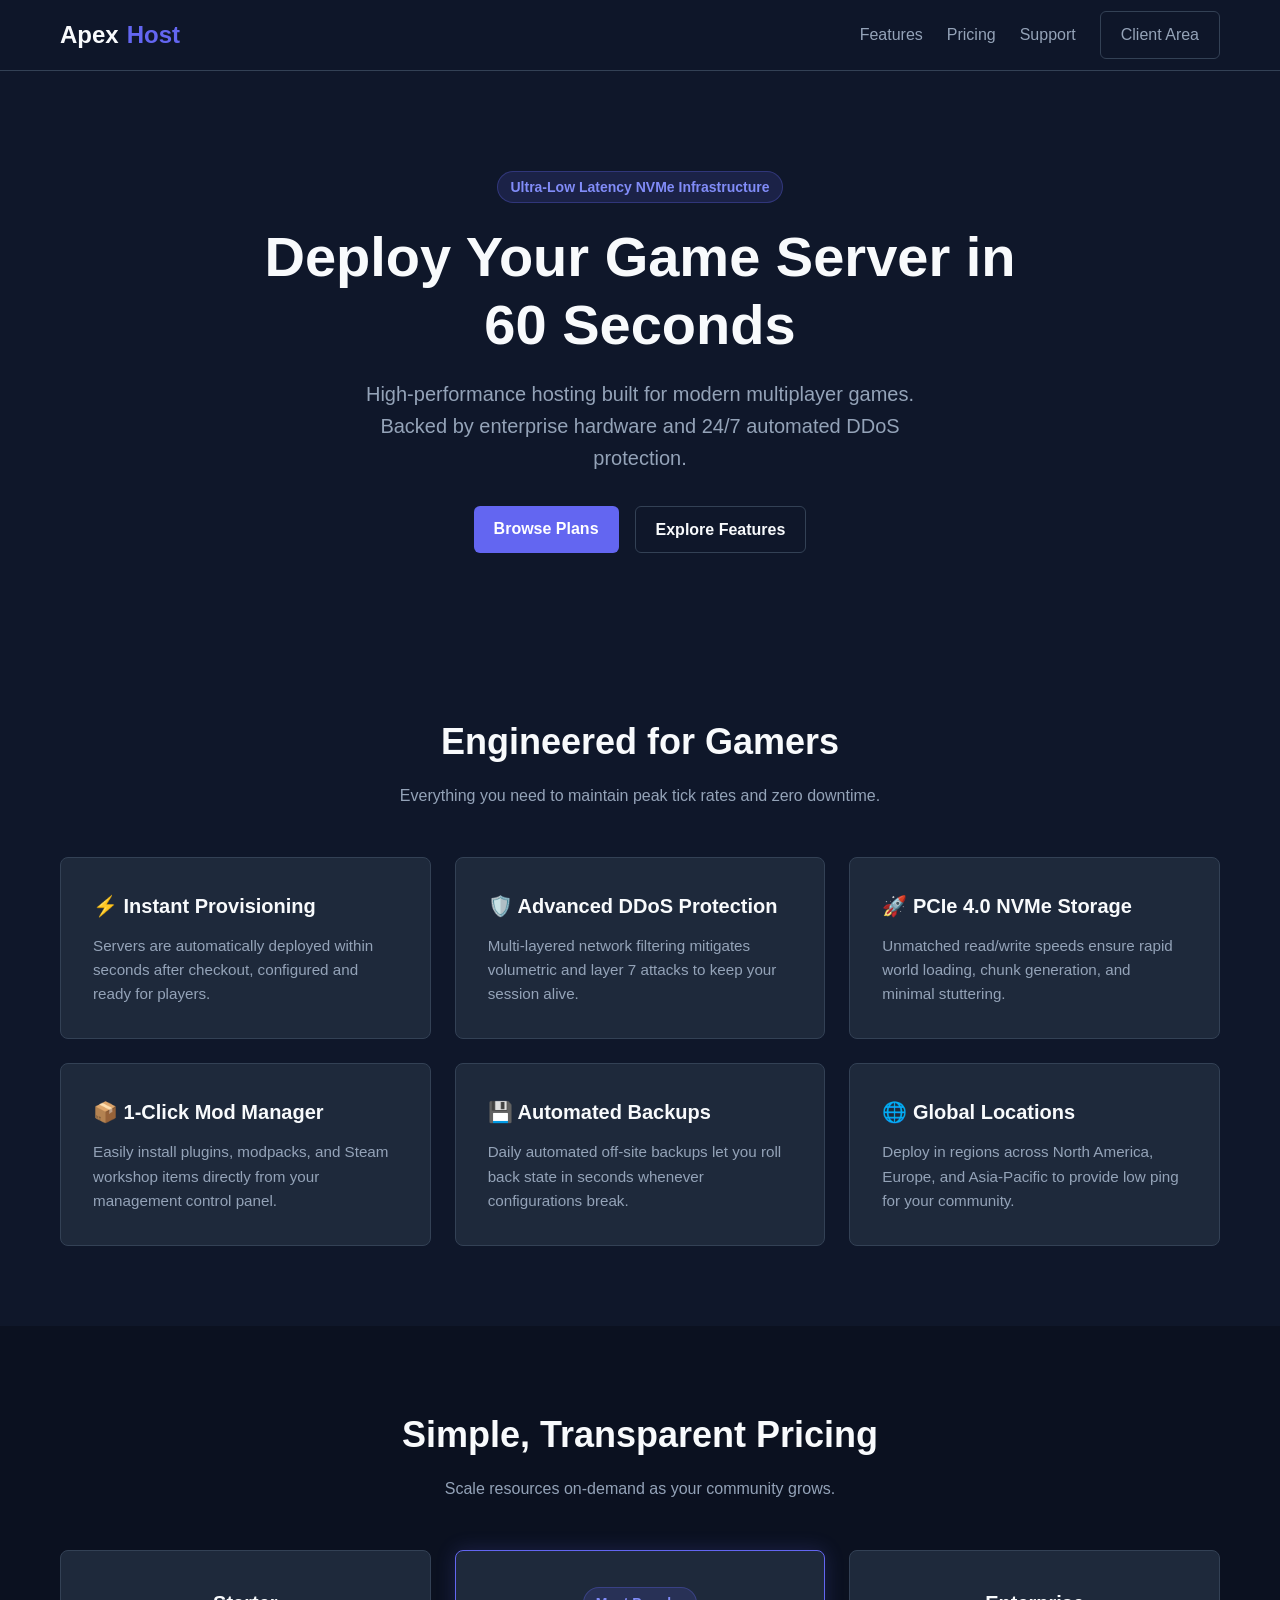
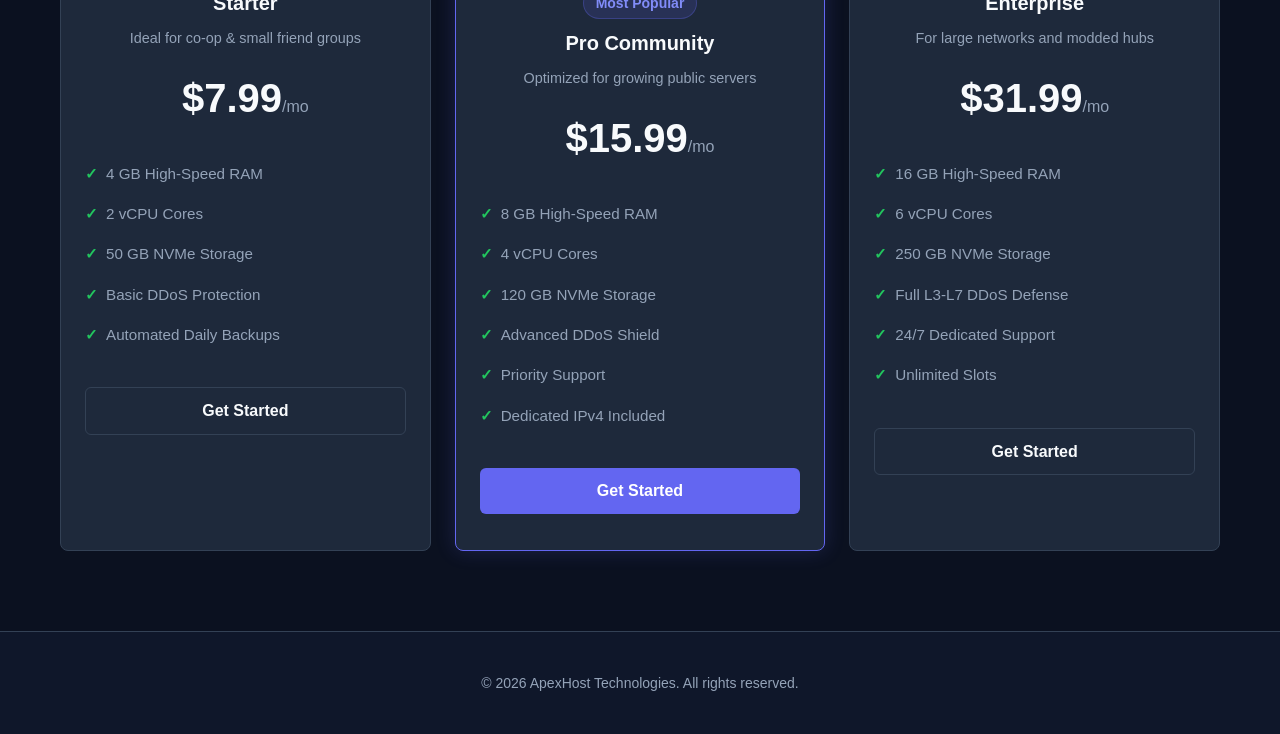
==== index.html @ 730bd2dc "Rename home.html to index.html" ====
<!DOCTYPE html>
<html lang="en">
<head>
  <meta charset="UTF-8" />
  <meta name="viewport" content="width=device-width, initial-scale=1.0" />
  <title>ApexHost - High-Performance Game Server Hosting</title>
  <!-- Link to external stylesheet -->
  <link rel="stylesheet" href="style.css" />
</head>
<body>

  <!-- Header -->
  <header>
    <div class="container">
      <nav>
        <a href="#" class="logo">Apex<span>Host</span></a>
        <ul class="nav-links">
          <li><a href="#features">Features</a></li>
          <li><a href="#pricing">Pricing</a></li>
          <li><a href="#support">Support</a></li>
          <li><a href="#" class="btn btn-outline">Client Area</a></li>
        </ul>
      </nav>
    </div>
  </header>

  <!-- Hero Section -->
  <section class="hero">
    <div class="container">
      <div class="badge">Ultra-Low Latency NVMe Infrastructure</div>
      <h1>Deploy Your Game Server in 60 Seconds</h1>
      <p>High-performance hosting built for modern multiplayer games. Backed by enterprise hardware and 24/7 automated DDoS protection.</p>
      <div class="hero-actions">
        <a href="#pricing" class="btn btn-primary">Browse Plans</a>
        <a href="#features" class="btn btn-outline">Explore Features</a>
      </div>
    </div>
  </section>

  <!-- Features Section -->
  <section id="features" class="features">
    <div class="container">
      <div class="section-title">
        <h2>Engineered for Gamers</h2>
        <p>Everything you need to maintain peak tick rates and zero downtime.</p>
      </div>

      <div class="feature-grid">
        <div class="feature-card">
          <h3>⚡ Instant Provisioning</h3>
          <p>Servers are automatically deployed within seconds after checkout, configured and ready for players.</p>
        </div>
        <div class="feature-card">
          <h3>🛡️ Advanced DDoS Protection</h3>
          <p>Multi-layered network filtering mitigates volumetric and layer 7 attacks to keep your session alive.</p>
        </div>
        <div class="feature-card">
          <h3>🚀 PCIe 4.0 NVMe Storage</h3>
          <p>Unmatched read/write speeds ensure rapid world loading, chunk generation, and minimal stuttering.</p>
        </div>
        <div class="feature-card">
          <h3>📦 1-Click Mod Manager</h3>
          <p>Easily install plugins, modpacks, and Steam workshop items directly from your management control panel.</p>
        </div>
        <div class="feature-card">
          <h3>💾 Automated Backups</h3>
          <p>Daily automated off-site backups let you roll back state in seconds whenever configurations break.</p>
        </div>
        <div class="feature-card">
          <h3>🌐 Global Locations</h3>
          <p>Deploy in regions across North America, Europe, and Asia-Pacific to provide low ping for your community.</p>
        </div>
      </div>
    </div>
  </section>

  <!-- Pricing Section -->
  <section id="pricing" class="pricing">
    <div class="container">
      <div class="section-title">
        <h2>Simple, Transparent Pricing</h2>
        <p>Scale resources on-demand as your community grows.</p>
      </div>

      <div class="pricing-grid">
        <!-- Tier 1 -->
        <div class="price-card">
          <h3>Starter</h3>
          <p class="plan-desc">Ideal for co-op & small friend groups</p>
          <div class="price">$7.99<span>/mo</span></div>
          <ul class="price-features">
            <li>4 GB High-Speed RAM</li>
            <li>2 vCPU Cores</li>
            <li>50 GB NVMe Storage</li>
            <li>Basic DDoS Protection</li>
            <li>Automated Daily Backups</li>
          </ul>
          <a href="#" class="btn btn-outline full-width">Get Started</a>
        </div>

        <!-- Tier 2 -->
        <div class="price-card featured">
          <div class="badge badge-featured">Most Popular</div>
          <h3>Pro Community</h3>
          <p class="plan-desc">Optimized for growing public servers</p>
          <div class="price">$15.99<span>/mo</span></div>
          <ul class="price-features">
            <li>8 GB High-Speed RAM</li>
            <li>4 vCPU Cores</li>
            <li>120 GB NVMe Storage</li>
            <li>Advanced DDoS Shield</li>
            <li>Priority Support</li>
            <li>Dedicated IPv4 Included</li>
          </ul>
          <a href="#" class="btn btn-primary full-width">Get Started</a>
        </div>

        <!-- Tier 3 -->
        <div class="price-card">
          <h3>Enterprise</h3>
          <p class="plan-desc">For large networks and modded hubs</p>
          <div class="price">$31.99<span>/mo</span></div>
          <ul class="price-features">
            <li>16 GB High-Speed RAM</li>
            <li>6 vCPU Cores</li>
            <li>250 GB NVMe Storage</li>
            <li>Full L3-L7 DDoS Defense</li>
            <li>24/7 Dedicated Support</li>
            <li>Unlimited Slots</li>
          </ul>
          <a href="#" class="btn btn-outline full-width">Get Started</a>
        </div>
      </div>
    </div>
  </section>

  <!-- Footer -->
  <footer>
    <div class="container">
      <p>&copy; 2026 ApexHost Technologies. All rights reserved.</p>
    </div>
  </footer>

</body>
</html>
---- style.css ----
:root {
  --bg-dark: #0f172a;
  --bg-card: #1e293b;
  --bg-secondary: #0b1120;
  --primary: #6366f1;
  --primary-hover: #4f46e5;
  --accent: #22c55e;
  --text-main: #f8fafc;
  --text-muted: #94a3b8;
  --border: #334155;
}

* {
  box-sizing: border-box;
  margin: 0;
  padding: 0;
  font-family: -apple-system, BlinkMacSystemFont, "Segoe UI", Roboto, Oxygen, Ubuntu, Cantarell, sans-serif;
}

body {
  background-color: var(--bg-dark);
  color: var(--text-main);
  line-height: 1.6;
}

/* Layout Utilities */
.container {
  max-width: 1200px;
  margin: 0 auto;
  padding: 0 20px;
}

.full-width {
  width: 100%;
}

/* Header & Nav */
header {
  border-bottom: 1px solid var(--border);
  position: sticky;
  top: 0;
  background-color: rgba(15, 23, 42, 0.95);
  backdrop-filter: blur(8px);
  z-index: 100;
}

nav {
  display: flex;
  justify-content: space-between;
  align-items: center;
  height: 70px;
}

.logo {
  font-size: 1.5rem;
  font-weight: 700;
  color: var(--text-main);
  text-decoration: none;
  display: flex;
  align-items: center;
  gap: 8px;
}

.logo span {
  color: var(--primary);
}

.nav-links {
  display: flex;
  gap: 24px;
  list-style: none;
  align-items: center;
}

.nav-links a {
  color: var(--text-muted);
  text-decoration: none;
  font-weight: 500;
  transition: color 0.2s;
}

.nav-links a:hover {
  color: var(--text-main);
}

/* Buttons */
.btn {
  display: inline-block;
  padding: 10px 20px;
  border-radius: 6px;
  font-weight: 600;
  text-decoration: none;
  text-align: center;
  transition: all 0.2s;
  cursor: pointer;
  border: none;
}

.btn-primary {
  background-color: var(--primary);
  color: white;
}

.btn-primary:hover {
  background-color: var(--primary-hover);
}

.btn-outline {
  background: transparent;
  color: var(--text-main);
  border: 1px solid var(--border);
}

.btn-outline:hover {
  border-color: var(--text-main);
}

/* Badges */
.badge {
  display: inline-block;
  padding: 4px 12px;
  background: rgba(99, 102, 241, 0.15);
  color: #818cf8;
  border-radius: 20px;
  font-size: 0.875rem;
  font-weight: 600;
  margin-bottom: 20px;
  border: 1px solid rgba(99, 102, 241, 0.3);
}

.badge-featured {
  margin-bottom: 8px;
}

/* Hero Section */
.hero {
  padding: 100px 0 80px;
  text-align: center;
}

.hero h1 {
  font-size: 3.5rem;
  font-weight: 800;
  line-height: 1.2;
  margin-bottom: 20px;
  max-width: 800px;
  margin-left: auto;
  margin-right: auto;
}

.hero p {
  font-size: 1.25rem;
  color: var(--text-muted);
  max-width: 600px;
  margin: 0 auto 32px;
}

.hero-actions {
  display: flex;
  gap: 16px;
  justify-content: center;
}

/* Features */
.section-title {
  text-align: center;
  margin-bottom: 48px;
}

.section-title h2 {
  font-size: 2.25rem;
  margin-bottom: 12px;
}

.section-title p {
  color: var(--text-muted);
}

.features {
  padding: 80px 0;
}

.feature-grid {
  display: grid;
  grid-template-columns: repeat(auto-fit, minmax(300px, 1fr));
  gap: 24px;
}

.feature-card {
  background-color: var(--bg-card);
  border: 1px solid var(--border);
  border-radius: 8px;
  padding: 32px;
}

.feature-card h3 {
  font-size: 1.25rem;
  margin-bottom: 12px;
}

.feature-card p {
  color: var(--text-muted);
  font-size: 0.95rem;
}

/* Pricing */
.pricing {
  padding: 80px 0;
  background-color: var(--bg-secondary);
}

.pricing-grid {
  display: grid;
  grid-template-columns: repeat(auto-fit, minmax(280px, 1fr));
  gap: 24px;
}

.price-card {
  background-color: var(--bg-card);
  border: 1px solid var(--border);
  border-radius: 8px;
  padding: 36px 24px;
  text-align: center;
  position: relative;
}

.price-card.featured {
  border-color: var(--primary);
  box-shadow: 0 0 20px rgba(99, 102, 241, 0.2);
}

.price-card h3 {
  font-size: 1.25rem;
  margin-bottom: 8px;
}

.price-card .plan-desc {
  color: var(--text-muted);
  font-size: 0.9rem;
}

.price {
  font-size: 2.5rem;
  font-weight: 700;
  margin: 16px 0;
}

.price span {
  font-size: 1rem;
  color: var(--text-muted);
  font-weight: 400;
}

.price-features {
  list-style: none;
  margin: 24px 0 32px;
  text-align: left;
}

.price-features li {
  padding: 8px 0;
  color: var(--text-muted);
  font-size: 0.95rem;
  display: flex;
  align-items: center;
  gap: 8px;
}

.price-features li::before {
  content: "✓";
  color: var(--accent);
  font-weight: bold;
}

/* Footer */
footer {
  border-top: 1px solid var(--border);
  padding: 40px 0;
  text-align: center;
  color: var(--text-muted);
  font-size: 0.875rem;
}

/* Responsive / Mobile Breakpoints */
@media (max-width: 768px) {
  .hero h1 {
    font-size: 2.5rem;
  }
  .nav-links {
    display: none;
  }
}
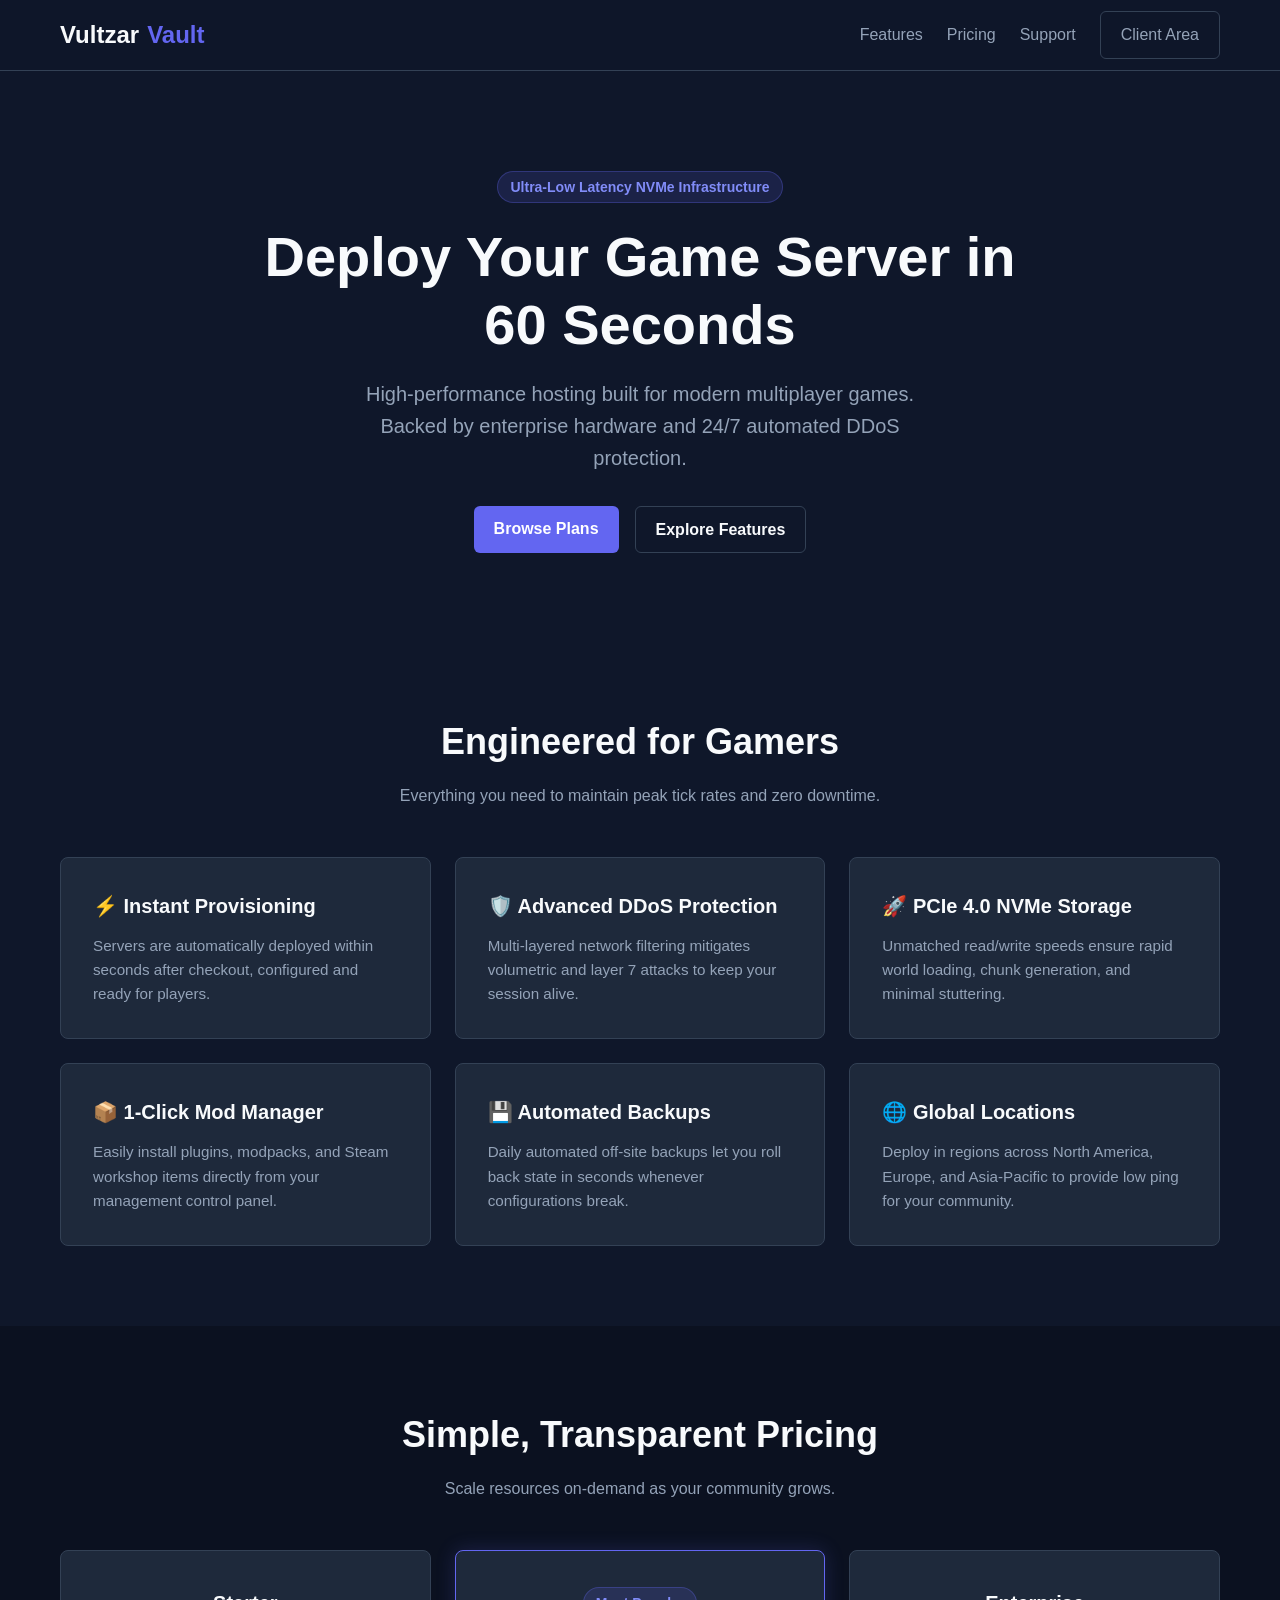
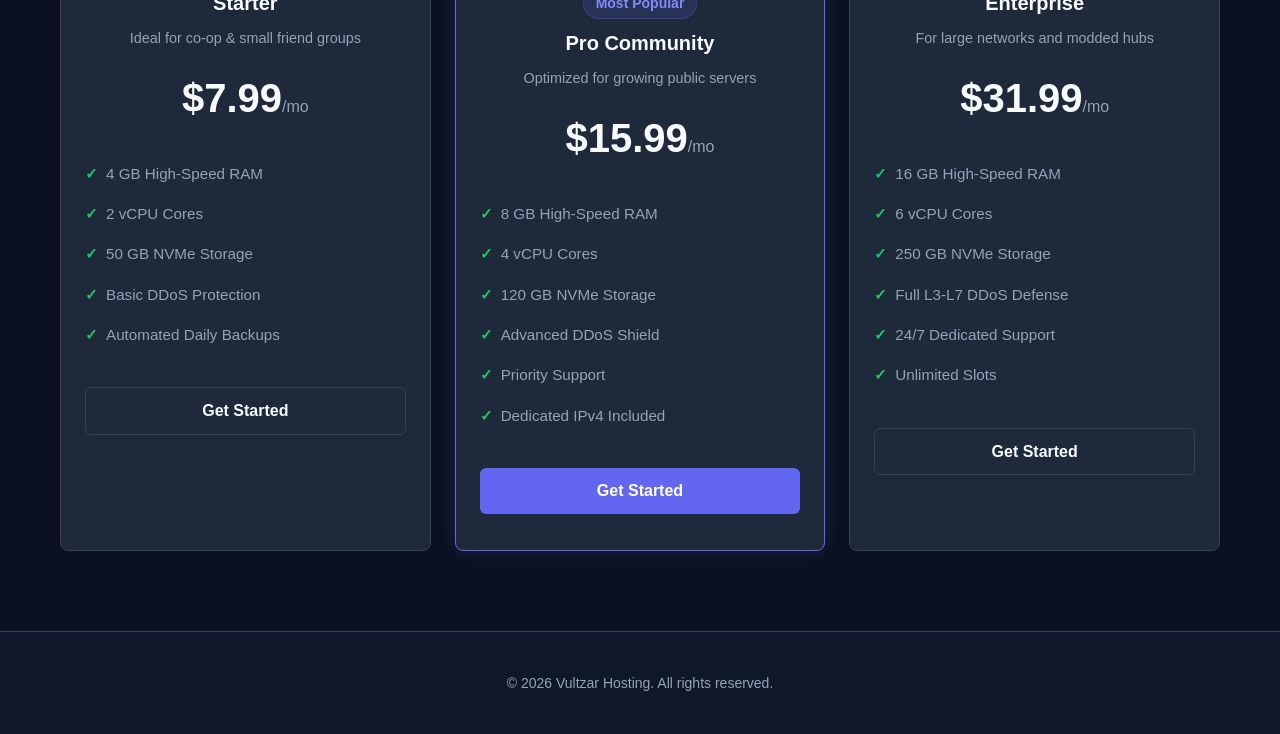
==== commit 17f95fe5: "Rename ApexHost to Vultzar Vault in index.html" ====
--- a/index.html
+++ b/index.html
@@ -3,7 +3,7 @@
 <head>
   <meta charset="UTF-8" />
   <meta name="viewport" content="width=device-width, initial-scale=1.0" />
-  <title>ApexHost - High-Performance Game Server Hosting</title>
+  <title>Vultzar Vault - High-Performance Game Server Hosting</title>
   <!-- Link to external stylesheet -->
   <link rel="stylesheet" href="style.css" />
 </head>
@@ -13,7 +13,7 @@
   <header>
     <div class="container">
       <nav>
-        <a href="#" class="logo">Apex<span>Host</span></a>
+        <a href="#" class="logo">Vultzar<span>Vault</span></a>
         <ul class="nav-links">
           <li><a href="#features">Features</a></li>
           <li><a href="#pricing">Pricing</a></li>
@@ -137,7 +137,7 @@
   <!-- Footer -->
   <footer>
     <div class="container">
-      <p>&copy; 2026 ApexHost Technologies. All rights reserved.</p>
+      <p>&copy; 2026 Vultzar Hosting. All rights reserved.</p>
     </div>
   </footer>
 
